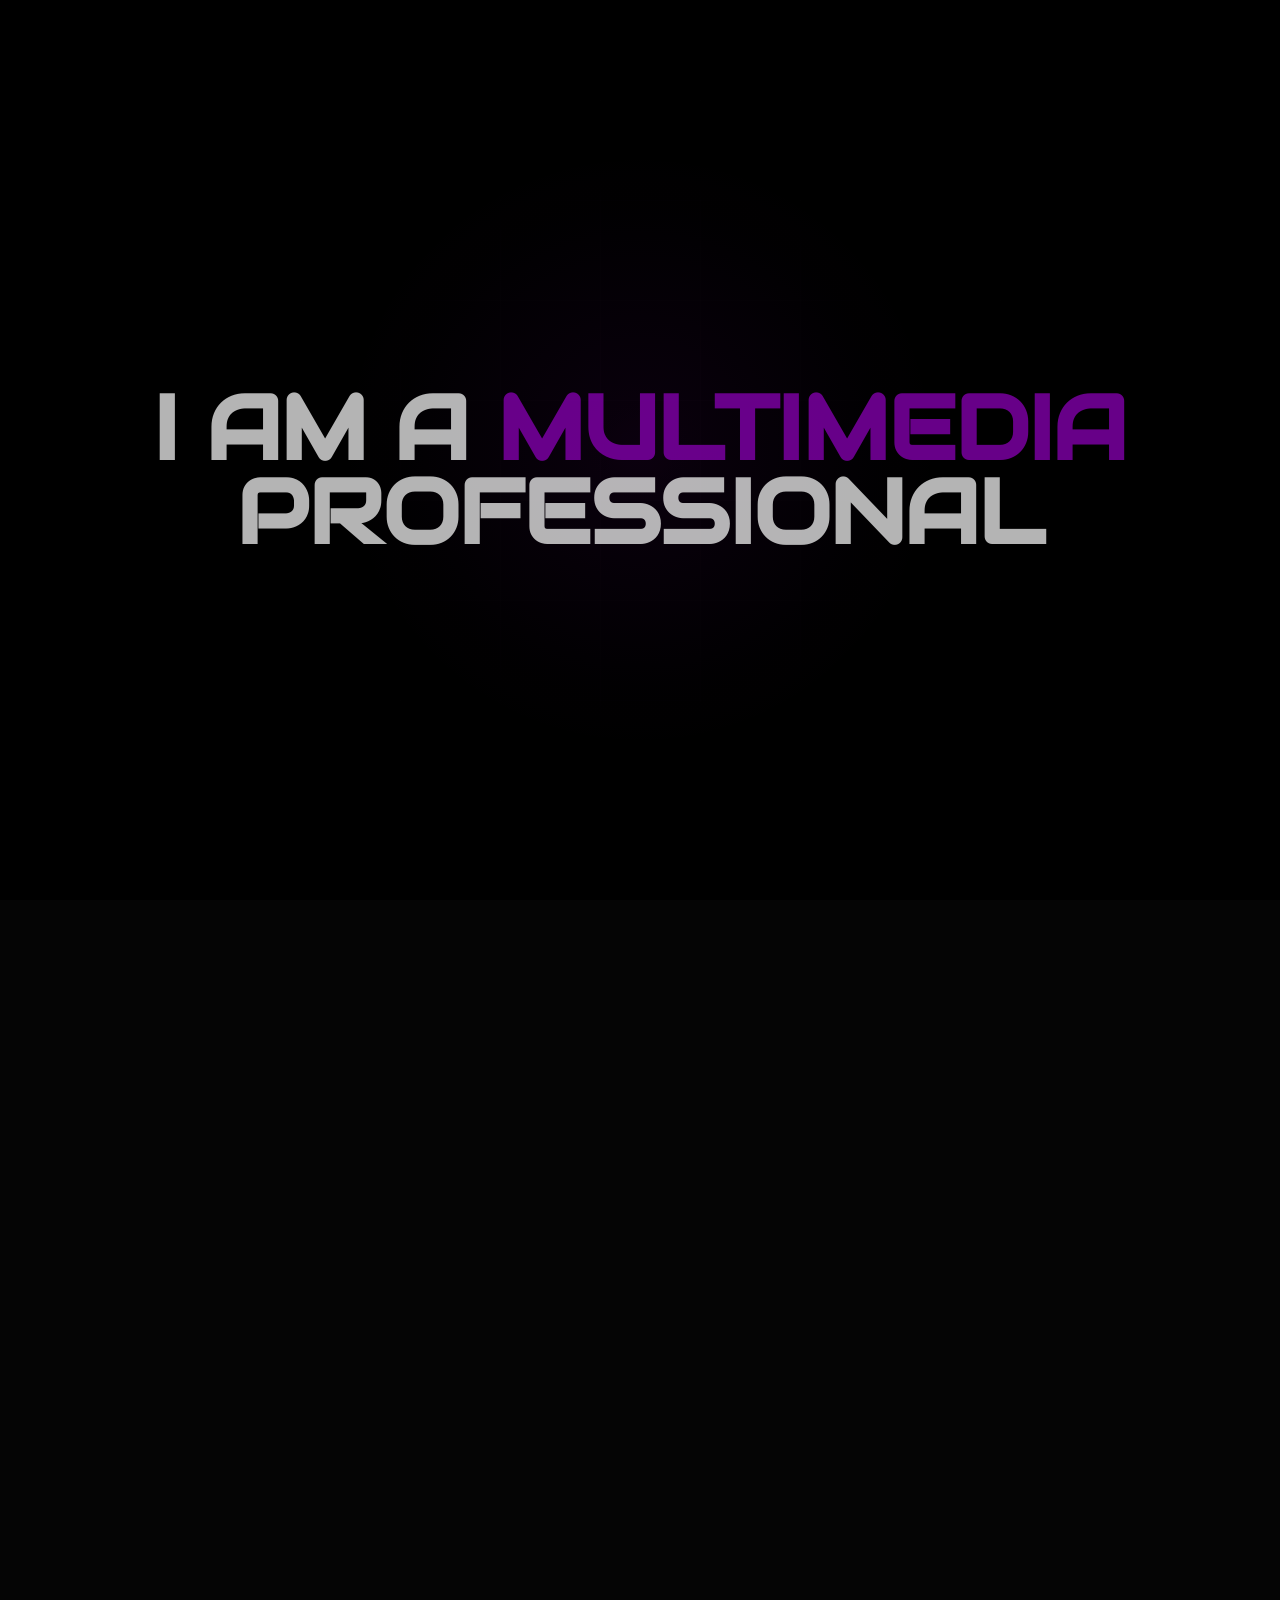
==== index.html @ 139f0d82 "Add files via upload" ====
<!DOCTYPE html>
<html lang="en">

<head>
  <meta charset="UTF-8">

  <meta
    name="viewport"
    content="width=device-width, initial-scale=1.0"
  >

  <title>Tomás Falcão — Portfolio</title>

  <link rel="preconnect" href="https://fonts.googleapis.com">
  <link
    rel="preconnect"
    href="https://fonts.gstatic.com"
    crossorigin
  >

  <link
    href="https://fonts.googleapis.com/css2?family=Audiowide&family=Azeret+Mono:wght@400;500;700&display=swap"
    rel="stylesheet"
  >

  <link
    rel="stylesheet"
    href="css/styleindex.css"
  >
</head>

<body>

  <div id="smooth-wrapper">

    <div id="smooth-content">

      <div class="page-shell">

        <!-- =========================
             TOP BAR
        ========================== -->

        <header class="topbar">

          <button
            class="menu-toggle"
            type="button"
            aria-label="Abrir menu"
            aria-expanded="false"
          >
            <span></span>
            <span></span>
            <span></span>
          </button>

          <div class="menu-line js-menu-line"></div>

          <a class="portfolio-label" href="about.html">
            ABOUT ME
          </a>

        </header>


        <!-- =========================
             MENU
        ========================== -->

        <div class="menu-overlay">

          <div class="menu-overlay-inner">

            <nav class="menu-nav">

              <ul>

                <li>
                  <span class="menu-number">01</span>
                  <a href="index.html">HOME</a>
                </li>

                <li>
                  <span class="menu-number">02</span>
                  <a href="about.html">ABOUT</a>
                </li>

                <li>
                  <span class="menu-number">03</span>
                  <a href="index.html?target=projects">WORK</a>
                </li>

                <li>
                  <span class="menu-number">04</span>
                  <a href="index.html?target=footer">CONTACT</a>
                </li>

              </ul>

            </nav>

          </div>

        </div>


        <!-- =========================
             INTRO
        ========================== -->

        <section
          class="intro"
          id="home"
        >

          <div class="intro-grid"></div>

          <div class="intro-content">

            <div class="intro-text text-one">

              <h2>
                I AM A <span>MULTIMEDIA</span>
              </h2>

              <h2>
                PROFESSIONAL
              </h2>

            </div>


            <div class="intro-text text-two">

              <h2>
                AND THIS IS MY
              </h2>

              <h2>
                <span>PORTFOLIO</span>
              </h2>

            </div>

          </div>

        </section>


        <!-- =========================
             ABOUT
        ========================== -->

        <section
          class="summary"
          id="about"
        >

          <div class="summary-grid"></div>

          <div class="summary-inner">

            <div class="summary-image">

              <div class="summary-image-glow"></div>

              <div class="summary-image-border"></div>

              <div class="summary-image-placeholder">

                <img
                  src="assets/Foto CV.jpg"
                  alt="Tomás Falcão"
                >

              </div>

            </div>


            <div class="summary-text">

              <div class="section-kicker">
                / ABOUT ME
              </div>

              <h2>
                CREATIVE.
                <br>
                DIGITAL.
                <br>
                <span>CURIOUS.</span>
              </h2>

              <p>
                My name is Tomás falcão, since early age i developed a 
                great interest in the audiovisual, multimedia and 
                communication area, with special focus on digital 
                technologies and content creation.
              </p>

              <p>
                Its was duting the secondary school, while deepening 
                my knowledge in this area, that I confirmed my vocation 
                and realized that this was the professional path 
                I wanted to follow.
              </p>

              <p>
                My objective is to integrate a company that values continuous
                learning, allows me to face new challenges and contribute to innovative projects.
              </p>

            </div>

          </div>

        </section>


        <!-- =========================
             PROJECTS
        ========================== -->

        <section
          class="work"
          id="projects"
        >

          <div class="work-header">

            <span>
              / SELECTED WORK
            </span>

            <span>
              04 PROJECTS
            </span>

          </div>


          <div class="work-track">


            <!-- PROJECT 01 -->

            <article class="project">

              <div class="project-bg-number">
                01
              </div>

              <div class="project-meta">
                <span>PROJECT 01</span>
                <span>3D / MODELLING</span>
              </div>

              <div class="project-line project-line-top"></div>
              <div class="project-line project-line-left"></div>
              <div class="project-line project-line-bottom"></div>
              <div class="project-line project-line-right"></div>


              <div class="project-image project-image-one">

              <a href="Portal Gun.html">

                <img
                  src="assets/metal.jpg"
                  alt="Portal Gun metallic render"
                >

              </a>

              </div>


              <div class="project-image project-image-two">

              <a href="Portal Gun.html">

                <img 
                  src="assets/normal.jpg"
                  alt="Portal Gun modelling render"
                >

              </a>

              </div>


              <div class="project-title">

                <span class="project-index">
                  01
                </span>

                <h2>
                  PORTAL GUN
                  <br>
                  <em>MODELLING</em>
                </h2>

              </div>


              <div class="project-description">

                <span class="description-label">
                  / DESCRIPTION
                </span>

                <p>
                  A realistic 3D recreation of the Portal Gun.
                  The project focused on hard-surface modelling,
                  materials, lighting and creating a convincing
                  hyperrealistic result using Blender.
                </p>

              </div>


              <div class="project-tools">
                BLENDER / 3D / MODELLING
              </div>

            </article>


            <!-- PROJECT 02 -->

            <article class="project">

              <div class="project-bg-number">
                02
              </div>

              <div class="project-meta">
                <span>PROJECT 02</span>
                <span>VIDEO / SHORT FILM</span>
              </div>

              <div class="project-line project-line-top"></div>
              <div class="project-line project-line-left"></div>
              <div class="project-line project-line-bottom"></div>
              <div class="project-line project-line-right"></div>


              <div class="project-image project-image-one">

              <a href="3-33.html">

                <img
                  src="assets/3-33-2.png"
                  alt="Project 02 detail"
                >

              </a>

              </div>


              <div class="project-image project-image-two">

              <a href="3-33.html">

                <img
                  src="assets/3-33.png"
                  alt="Project 02 final"
                >

              </a>

              </div>


              <div class="project-title">

                <span class="project-index">
                  02
                </span>

                <h2>
                  SHORT FILM
                  <br>
                  <em>3:33</em>
                </h2>

              </div>


              <div class="project-description">

                <span class="description-label">
                  / DESCRIPTION
                </span>

                <p>
                  A short film project developed in shcool, where i was part of the sound capturing and the copywritting, its a thriller story about a dead wife haunting her grieving husband.
                </p>

              </div>


              <div class="project-tools">
                DA VINCI / COPY WRITTING / SOUND CAPTURE
              </div>

            </article>


            <!-- PROJECT 03 -->

            <article class="project">

              <div class="project-bg-number">
                03
              </div>

              <div class="project-meta">
                <span>PROJECT 03</span>
                <span>3D / SHOWREEL</span>
              </div>

              <div class="project-line project-line-top"></div>
              <div class="project-line project-line-left"></div>
              <div class="project-line project-line-bottom"></div>
              <div class="project-line project-line-right"></div>


              <div class="project-image project-image-one">

                <a href="3D Showreel.html">

                <img
                  src="assets/3d showreel intro.png"
                  alt="Project 03 detail"
                >

                </a>

              </div>


              <div class="project-image project-image-two">

                <a href="3D Showreel.html">

                <img
                  src="assets/3d showreel.png"
                  alt="Project 03 final"
                >

                </a>

              </div>


              <div class="project-title">

                <span class="project-index">
                  03
                </span>

                <h2>
                  3D
                  <br>
                  <em>SHOWREEL</em>
                </h2>

              </div>


              <div class="project-description">

                <span class="description-label">
                  / DESCRIPTION
                </span>

                <p>
                  A culmination of my habilities and knowledge in various 3D areas, all merged on a short video showreel themed in star wars, with particles, physics, environment modeling, and motion tracking.
                </p>

              </div>


              <div class="project-tools">
                3D / MODELLING / ANIMATION
              </div>

            </article>


            <!-- PROJECT 04 -->

            <article class="project">

              <div class="project-bg-number">
                04
              </div>

              <div class="project-meta">
                <span>PROJECT 04</span>
                <span>VIDEO / SHORT FILM</span>
              </div>

              <div class="project-line project-line-top"></div>
              <div class="project-line project-line-left"></div>
              <div class="project-line project-line-bottom"></div>
              <div class="project-line project-line-right"></div>


              <div class="project-image project-image-one">

                <a href="Melhor Candidato.html">

                  <img
                    src="assets/capa.png"
                    alt="Project 04 detail"
                  >

                </a>

              </div>


              <div class="project-image project-image-two">

                <a href="Melhor Candidato.html">

                  <img
                  src="assets/MELHOR CANDIDATO.png"
                  alt="Project 04 final"
                >
                  
                </a>              

              </div>


              <div class="project-title">

                <span class="project-index">
                  04
                </span>

                <h2>
                  O MELHOR
                  <br>
                  <em>CANDIDATO</em>
                </h2>

              </div>


              <div class="project-description">

                <span class="description-label">
                  / DESCRIPTION
                </span>

                <p>
                  A short film project developed in school, where i was part of sound capturing, copywritting and video editing, its a comedy about a man that will win the president election from night to day, he does not know anything about politics, but he is the best candidate for the job.
                </p>

              </div>


              <div class="project-tools">
                VIDEO / EDITING / SOUND CAPTURE
              </div>

            </article>

          </div>


          <div class="work-progress">

            <span class="work-progress-current">
              01
            </span>

            <div class="work-progress-line"></div>

            <span>
              04
            </span>

          </div>

        </section>


        <!-- =========================
             CONTACT
        ========================== -->

        <section
          class="contact-cta"
          id="contact"
        >

          <div class="contact-grid"></div>

          <div class="contact-cta-content">

            <div class="contact-cta-text contact-cta-text-one">

              <span class="cta-small">
                / HAVE A PROJECT?
              </span>

              <h2>
                LET'S MAKE
              </h2>

            </div>


            <div class="contact-cta-text contact-cta-text-two">

              <h2>
                <span>SOMETHING.</span>
              </h2>

            </div>

          </div>

        </section>


        <!-- =========================
             FOOTER
        ========================== -->

        <footer
          class="site-footer"
          id="footer"
        >

          <div class="site-footer-inner">

            <div class="site-footer-column">

              <h2 class="site-footer-title">
                EXPLORE
              </h2>

              <nav class="site-footer-links">

                <a href="index.html">
                  Home
                </a>

                <a href="index.html?target=projects">
                  Projects
                </a>

                <a href="about.html">
                  About Me
                  </a>

              </nav>

            </div>


            <div class="site-footer-column">

              <h2 class="site-footer-title">
                CONTACT
              </h2>

              <div class="site-footer-contact">

                <p>
                  Get in Touch
                </p>

                <a href="tel:+351936117877">
                  +351 936 117 877
                </a>

                <a href="mailto:tomasfalcao89@gmail.com">
                  tomasfalcao89@gmail.com
                </a>

              </div>

            </div>


            <div class="site-footer-column">

              <h2 class="site-footer-title">
                SOCIAL
              </h2>

              <div class="site-footer-social">

                <a
                  href="https://www.instagram.com/tomas_falcao_19/"
                  target="_blank"
                  rel="noopener noreferrer"
                >

                  <span class="footer-social-icon">

                    <img
                      src="assets/instagram.jpg"
                      alt="Instagram"
                    >

                  </span>

                  <span>
                    tomas_falcao_19
                  </span>

                </a>


                <a
                  href="https://www.linkedin.com/in/tom%C3%A1s-falc%C3%A3o-88693b190/"
                  target="_blank"
                  rel="noopener noreferrer"
                >

                  <span class="footer-social-icon">

                    <img
                      src="assets/linkedin.png"
                      alt="LinkedIn"
                    >

                  </span>

                  <span>
                    Tomás Falcão
                  </span>

                </a>


                <a
                  href="https://www.facebook.com/profile.php?id=100006960046990&locale=pt_PT"
                  target="_blank"
                  rel="noopener noreferrer"
                >

                  <span class="footer-social-icon">

                    <img
                      src="assets/facebook.webp"
                      alt="Facebook"
                    >

                  </span>

                  <span>
                    Tomas Manecas Falcão
                  </span>

                </a>

              </div>

            </div>

          </div>


          <div class="site-footer-bottom">

            <span>
              TOMÁS FALCÃO © 2026
            </span>

            <span>
              MULTIMEDIA / DESIGN / CREATIVE
            </span>

          </div>


          <div class="site-footer-line js-footer-line"></div>

        </footer>

      </div>

    </div>

  </div>


  <!-- =========================
       GSAP
  ========================== -->

  <script src="js/gsap.min.js"></script>
  <script src="js/ScrollTrigger.min.js"></script>
  <script src="js/ScrollSmoother.min.js"></script>
  <script src="js/script.js"></script>

</body>

</html>
---- css/styleindex.css ----
:root {

  --bg: #050505;
  --black: #000000;
  --text: #f3f3f3;
  --muted: #858585;

  --purple: #8c00b8;
  --purple-bright: #b900f0;

  --line: rgba(255, 255, 255, 0.22);
  --line-strong: rgba(255, 255, 255, 0.72);

  --font-heading:
    "Audiowide",
    Arial,
    sans-serif;

  --font-body:
    "Azeret Mono",
    "Courier New",
    monospace;

  --gutter: 5%;

  --menu-bg: #070707;

}


/* =================================
   RESET
================================= */

* {
  box-sizing: border-box;
}

html,
body {

  margin: 0;
  padding: 0;

  min-height: 100%;

  background: var(--bg);
  color: var(--text);

  font-family: var(--font-body);

}

body {
  overflow-x: hidden;
}

body.menu-is-open {
  overflow: hidden;
}

img {
  max-width: 100%;
}

a {
  color: inherit;
}


/* =================================
   SMOOTH SCROLL
================================= */

#smooth-wrapper {

  width: 100%;

  overflow: hidden;

}

#smooth-content {

  width: 100%;

}

.page-shell {

  position: relative;

  width: 100%;
  max-width: 1920px;

  min-height: 100vh;

  margin: 0 auto;

  background: var(--bg);

}


/* =================================
   TOPBAR
================================= */

.topbar {

  position: fixed;

  top: 18px;
  left: var(--gutter);
  right: var(--gutter);

  z-index: 2000;

  display: grid;

  grid-template-columns:
    48px
    1fr
    120px;

  align-items: center;

  gap: 18px;

  height: 52px;

}


/* =================================
   MENU BUTTON
================================= */

.menu-toggle {

  position: relative;

  z-index: 2100;

  display: flex;

  flex-direction: column;

  justify-content: center;

  gap: 7px;

  width: 32px;
  height: 32px;

  padding: 0;

  border: 0;

  background: transparent;

  cursor: pointer;

}

.menu-toggle span {

  display: block;

  width: 100%;
  height: 3px;

  background: var(--text);

  border-radius: 2px;

  transform-origin: center;

  transition:
    transform 0.35s ease,
    opacity 0.25s ease;

}


/*
   HAMBURGER -> X

   ESTE É O ÚNICO X DO SITE.
*/

.menu-toggle.is-open span:nth-child(1) {

  transform:
    translateY(10px)
    rotate(45deg);

}

.menu-toggle.is-open span:nth-child(2) {

  opacity: 0;

}

.menu-toggle.is-open span:nth-child(3) {

  transform:
    translateY(-10px)
    rotate(-45deg);

}


/* =================================
   MENU LINE
================================= */

.menu-line {

  position: relative;

  width: 100%;
  height: 1px;

  background: var(--line-strong);

  transform-origin: center center;

}


/* =================================
   PORTFOLIO LABEL
================================= */

.portfolio-label {

  justify-self: end;

  font-size: 11px;

  letter-spacing: 0.12em;

  font-weight: 700;

  color: var(--text);

  text-transform: uppercase;

  font-family: var(--font-heading);

  text-decoration: none;

}

.portfolio-label:hover {
  color: var(--purple);
}


/* =================================
   MENU OVERLAY
================================= */

.menu-overlay {

  position: fixed;

  inset: 0;

  width: 100%;
  height: 100vh;
  height: 100dvh;

  z-index: 1500;

  background: var(--menu-bg);

  opacity: 0;

  visibility: hidden;

  pointer-events: none;

  transform: translateY(-100%);

  transition:
    opacity 0.4s ease,
    transform 0.5s cubic-bezier(0.77, 0, 0.175, 1),
    visibility 0s linear 0.5s;

}

.menu-overlay.open {

  opacity: 1;

  visibility: visible;

  pointer-events: auto;

  transform: translateY(0);

  transition:
    opacity 0.4s ease,
    transform 0.5s cubic-bezier(0.77, 0, 0.175, 1),
    visibility 0s linear 0s;

}


/* =================================
   MENU INNER
================================= */

.menu-overlay-inner {

  width: 100%;
  height: 100%;

  padding:
    40px
    var(--gutter)
    50px;

  display: flex;

  flex-direction: column;

}


/* =================================
   MENU NAV
================================= */

.menu-nav {

  margin-top: auto;
  margin-bottom: auto;

  width: 100%;

}

.menu-nav ul {

  margin: 0;
  padding: 0;

  list-style: none;

}

.menu-nav li {

  display: flex;

  align-items: center;

  gap: 30px;

  padding: 8px 0;

}

.menu-nav a {

  display: inline-block;

  font-family: var(--font-heading);

  font-size:
    clamp(
      52px,
      8vw,
      120px
    );

  line-height: 0.9;

  letter-spacing: -0.04em;

  text-transform: uppercase;

  text-decoration: none;

  color: var(--text);

  transition:
    color 0.3s ease,
    transform 0.3s ease;

}

.menu-number {

  width: 30px;

  font-family: var(--font-heading);

  font-size: 12px;

  letter-spacing: 0.05em;

  color:
    rgba(243, 243, 243, 0.35);

}

.menu-nav a:hover {

  color: var(--purple);

  transform: translateX(15px);

}


/* =================================
   GENERIC
================================= */

h1,
h2,
h3,
h4,
h5,
h6 {

  font-family: var(--font-heading);

}

p {
  font-family: var(--font-body);
}


/* =================================
   INTRO
================================= */

.intro {

  position: relative;

  width: 100%;
  height: 100vh;

  background:
    radial-gradient(
      circle at 50% 50%,
      rgba(140, 0, 184, 0.08),
      transparent 38%
    ),
    #000;

  overflow: hidden;

}

.intro-grid,
.summary-grid,
.contact-grid {

  position: absolute;

  inset: 0;

  pointer-events: none;

  opacity: 0.16;

  background-image:

    linear-gradient(
      rgba(255,255,255,0.04) 1px,
      transparent 1px
    ),

    linear-gradient(
      90deg,
      rgba(255,255,255,0.04) 1px,
      transparent 1px
    );

  background-size:
    100px 100px;

}

.intro-grid::after,
.summary-grid::after,
.contact-grid::after {

  content: "";

  position: absolute;

  inset: 0;

  background:
    radial-gradient(
      circle at center,
      transparent 0%,
      #000 78%
    );

}

.intro-content {

  position: absolute;

  inset: 0;

  display: flex;

  align-items: center;
  justify-content: center;

  text-align: center;

  padding:
    0
    var(--gutter);

}

.intro-text {

  position: absolute;

  width: 100%;

  padding: 0 30px;

  line-height: 1.05;

  font-weight: 600;

  letter-spacing: -0.05em;

  text-transform: uppercase;

}

.intro-text h2 {

  margin: 0;

  font-size:
    clamp(
      48px,
      7vw,
      110px
    );

  line-height: 0.94;

}

.intro-text span {
  color: var(--purple);
}

.text-one {

  opacity: 0;

  transform:
    translateY(80px);

}

.text-two {

  opacity: 0;

  transform:
    translateY(120px);

}


/* =================================
   SUMMARY
================================= */

.summary {

  position: relative;

  width: 100%;
  min-height: 100vh;

  background:
    radial-gradient(
      circle at 15% 50%,
      rgba(140,0,184,0.12),
      transparent 35%
    ),
    #080808;

  display: flex;

  align-items: center;

  overflow: hidden;

}

.summary-inner {

  position: relative;

  z-index: 2;

  width: 100%;

  min-height: 100vh;

  display: grid;

  grid-template-columns:
    minmax(360px, 520px)
    1fr;

  align-items: center;

  gap: 9vw;

  padding:
    100px
    var(--gutter);

}

.summary-image {

  position: relative;

  width: min(520px, 100%);

  aspect-ratio: 0.75;

}

.summary-image-glow {

  position: absolute;

  inset: -80px;

  background:
    radial-gradient(
      circle,
      rgba(140,0,184,0.20),
      transparent 65%
    );

  filter: blur(25px);

  z-index: -1;

}

.summary-image-border {

  position: absolute;

  inset: 0;

  border:
    1px solid
    var(--purple);

  border-radius: 42px;

  transform:
    translate(-16px, -16px);

  z-index: 0;

}

.summary-image-placeholder {

  position: absolute;

  inset: 10px;

  background: #222;

  border-radius: 34px;

  overflow: hidden;

  z-index: 1;

}

.summary-image-placeholder img {

  width: 100%;
  height: 100%;

  object-fit: cover;

  display: block;

  filter: grayscale(15%);

}

.summary-text {

  position: relative;

  width: 100%;

  max-width: 760px;

  color: var(--text);

}

.section-kicker {

  margin-bottom: 28px;

  color: var(--purple-bright);

  font-size: 11px;

  letter-spacing: 0.14em;

}

.summary-text h2 {

  margin: 0 0 45px;

  font-size:
    clamp(
      48px,
      5vw,
      88px
    );

  line-height: 0.88;

  letter-spacing: -0.055em;

}

.summary-text h2 span {
  color: var(--purple);
}

.summary-text p {

  max-width: 760px;

  margin:
    0 0 24px;

  font-size:
    clamp(
      13px,
      1vw,
      16px
    );

  line-height: 1.55;

  color:
    rgba(243,243,243,0.78);

}


/* =================================
   WORK
================================= */

.work {

  position: relative;

  width: 100%;
  height: 100vh;

  overflow: hidden;

  background: #050505;

}

.work-header {

  position: absolute;

  z-index: 100;

  top: 38px;

  left: var(--gutter);
  right: var(--gutter);

  display: flex;

  justify-content: space-between;

  font-size: 10px;

  letter-spacing: 0.12em;

  color:
    rgba(255,255,255,0.55);

}

.work-track {

  display: flex;

  flex-direction: row;

  flex-wrap: nowrap;

  width: max-content;

  height: 100%;

  align-items: stretch;

  will-change: transform;

}


/* =================================
   PROJECT
================================= */

.project {

  position: relative;

  flex:
    0 0 100vw;

  width: 100vw;
  min-width: 100vw;

  height: 100vh;

  overflow: hidden;

  background:

    radial-gradient(
      circle at 45% 45%,
      rgba(140,0,184,0.07),
      transparent 35%
    ),

    #050505;

}

.project::before {

  content: "";

  position: absolute;

  inset: 0;

  background:
    linear-gradient(
      90deg,
      transparent 0%,
      rgba(255,255,255,0.025) 50%,
      transparent 100%
    );

  pointer-events: none;

}

.project-bg-number {

  position: absolute;

  z-index: 0;

  right: 3%;

  bottom: -13%;

  font-family: var(--font-heading);

  font-size:
    clamp(
      300px,
      38vw,
      700px
    );

  line-height: 0.7;

  color:
    rgba(140,0,184,0.045);

  pointer-events: none;

}

.project-meta {

  position: absolute;

  z-index: 50;

  top: 68px;

  left: 6%;
  right: var(--gutter);

  display: flex;

  justify-content: space-between;

  font-size: 9px;

  letter-spacing: 0.12em;

  color:
    rgba(255,255,255,0.6);

}


/* =================================
   PROJECT LINES
================================= */

.project-line {

  position: absolute;

  z-index: 40;

  pointer-events: none;

  background: var(--purple);

}

.project-line-top {

  top: 21px;

  left: var(--gutter);
  right: var(--gutter);

  height: 1px;

}

.project-line-left {

  top: 21px;

  left: var(--gutter);

  width: 1px;

  height: 116px;

}

.project-line-bottom {

  right: var(--gutter);

  bottom: 21px;

  left: 38%;

  height: 1px;

}

.project-line-right {

  right: var(--gutter);

  bottom: 21px;

  width: 1px;

  height: 116px;

}


/* =================================
   PROJECT IMAGES
================================= */

.project-image {

  position: absolute;

  overflow: hidden;

  z-index: 10;

  background: #111;

}

.project-image::after {

  content: "";

  position: absolute;

  inset: 0;

  background:
    linear-gradient(
      135deg,
      transparent 40%,
      rgba(140,0,184,0.10)
    );

  pointer-events: none;

}

.project-image img {

  width: 100%;
  height: 100%;

  display: block;

  object-fit: cover;

  border:
    1px solid
    rgba(255,255,255,0.65);

  transition:
    transform 0.8s ease;

}

.project-image-one {

  width: 43%;

  height: 55%;

  left: 9%;

  top: 13%;

}

.project-image-two {

  width: 43%;

  height: 55%;

  left: 31%;

  top: 38%;

}

.project-image-one img:hover {

  transform:
    scale(1.05);

}

.project-image-two img:hover {

  transform:
    scale(1.05);

}


/* =================================
   PROJECT TITLE
================================= */

.project-title {

  position: absolute;

  z-index: 30;

  left: 58%;

  top: 28%;

  width: 38%;

}

.project-index {

  display: block;

  margin-bottom: 14px;

  color: var(--purple-bright);

  font-size: 11px;

  letter-spacing: 0.15em;

}

.project-title h2 {

  margin: 0;

  font-size:
    clamp(
      52px,
      6vw,
      105px
    );

  line-height: 0.84;

  letter-spacing: -0.055em;

  color: var(--text);

}

.project-title h2 em {

  color: var(--purple);

  font-style: normal;

}


/* =================================
   PROJECT DESCRIPTION
================================= */

.project-description {

  position: absolute;

  z-index: 30;

  left: 67%;

  bottom: 12%;

  width: 24%;

}

.description-label {

  display: block;

  margin-bottom: 14px;

  color: var(--purple-bright);

  font-size: 9px;

  letter-spacing: 0.12em;

}

.project-description p {

  margin: 0;

  font-size: 11px;

  line-height: 1.55;

  letter-spacing: -0.015em;

  color:
    rgba(243,243,243,0.75);

}


/* =================================
   PROJECT TOOLS
================================= */

.project-tools {

  position: absolute;

  z-index: 40;

  left: var(--gutter);

  bottom: 27px;

  font-size: 8px;

  letter-spacing: 0.14em;

  color:
    rgba(255,255,255,0.5);

}


/* =================================
   WORK PROGRESS
================================= */

.work-progress {

  position: absolute;

  z-index: 100;

  bottom: 40px;

  left: 50%;

  transform:
    translateX(-50%);

  display: flex;

  align-items: center;

  gap: 14px;

  font-size: 9px;

  letter-spacing: 0.1em;

  color:
    rgba(255,255,255,0.5);

}

.work-progress-line {

  width: 120px;

  height: 1px;

  background:
    rgba(255,255,255,0.25);

}

.work-progress-current {

  color: var(--purple-bright);

}


/* =================================
   CONTACT
================================= */

.contact-cta {

  position: relative;

  width: 100%;
  height: 100vh;

  background:

    radial-gradient(
      circle at center,
      rgba(140,0,184,0.10),
      transparent 40%
    ),

    #000;

  overflow: hidden;

}

.contact-cta-content {

  position: absolute;

  inset: 0;

  display: flex;

  align-items: center;
  justify-content: center;

  text-align: center;

  padding:
    0 var(--gutter);

}

.contact-cta-text {

  position: absolute;

  width: 100%;

  padding: 0 30px;

  text-transform: uppercase;

}

.cta-small {

  display: block;

  margin-bottom: 24px;

  color: var(--purple);

  font-size: 11px;

  letter-spacing: 0.14em;

}

.contact-cta-text h2 {

  margin: 0;

  font-family: var(--font-heading);

  font-size:
    clamp(
      48px,
      8vw,
      125px
    );

  line-height: 0.9;

  letter-spacing: -0.055em;

}

.contact-cta-text span {
  color: var(--purple);
}

.contact-cta-text-one {

  opacity: 0;

  transform:
    translateY(80px);

}

.contact-cta-text-two {

  opacity: 0;

  transform:
    translateY(120px);

}


/* =================================
   FOOTER
================================= */

.site-footer {

  position: relative;

  width: 100%;

  padding:
    120px
    0
    50px;

  background: #050505;

  color: var(--text);

  overflow: hidden;

}

.site-footer-inner {

  position: relative;

  z-index: 2;

  display: grid;

  grid-template-columns:
    repeat(3, minmax(0, 1fr));

  gap: 48px 70px;

  width: 100%;

  max-width: 1440px;

  margin: 0 auto;

  padding:
    0 var(--gutter);

}

.site-footer-column {

  position: relative;

}

.site-footer-title {

  margin:
    0 0 40px;

  font-family: var(--font-heading);

  font-size: 30px;

  font-weight: 400;

  line-height: 1;

  letter-spacing: -0.03em;

  color: var(--purple);

}

.site-footer-links {

  display: flex;

  flex-direction: column;

  align-items: flex-start;

  gap: 14px;

}

.site-footer-links a {

  color: var(--text);

  font-family: var(--font-body);

  font-size: 14px;

  text-decoration: none;

  transition:
    color 0.25s ease;

}

.site-footer-links a:hover {
  color: var(--purple);
}

.site-footer-contact {

  display: flex;

  flex-direction: column;

  align-items: flex-start;

  gap: 14px;

}

.site-footer-contact p {

  margin: 0;

  font-size: 14px;

}

.site-footer-contact a {

  color: var(--text);

  font-size: 14px;

  text-decoration: none;

  transition:
    color 0.25s ease;

}

.site-footer-contact a:hover {
  color: var(--purple);
}

.site-footer-social {

  display: flex;

  flex-direction: column;

  align-items: flex-start;

  gap: 16px;

}

.site-footer-social a {

  display: flex;

  flex-direction: row;

  align-items: center;

  gap: 14px;

  color: var(--text);

  font-family: var(--font-body);

  font-size: 14px;

  text-decoration: none;

  transition:
    color 0.25s ease;

}

.site-footer-social a:hover {
  color: var(--purple);
}

.footer-social-icon {

  display: flex;

  flex: 0 0 30px;

  width: 30px;
  height: 30px;

  align-items: center;
  justify-content: center;

  border:
    1px solid
    var(--text);

  border-radius: 50%;

  overflow: hidden;

  transition:
    border-color 0.25s ease;

}

.footer-social-icon img {

  display: block;

  width: 100%;
  height: 100%;

  object-fit: cover;

}

.site-footer-social a:hover
.footer-social-icon {

  border-color:
    var(--purple);

}

.site-footer-line {

  width: calc(100% - 10%);

  height: 1px;

  margin:
    100px auto 0;

  background:
    var(--purple);

}

.site-footer-bottom {

  display: flex;

  justify-content: space-between;

  width: 90%;

  margin:
    25px auto 0;

  font-size: 8px;

  letter-spacing: 0.12em;

  color:
    rgba(255,255,255,0.4);

}


/* =================================
   RESPONSIVE
================================= */

@media (max-width: 900px) {

  :root {
    --gutter: 6%;
  }

  .topbar {

    grid-template-columns:
      40px
      1fr
      90px;

    transition:
      transform 0.45s ease;

  }

  .topbar.is-scroll-centered .menu-toggle {

    position: absolute;

    left: 50%;

    width: 64px;

    transform: translateX(-50%);

  }

  .topbar.is-scroll-centered .menu-toggle span {
    width: 64px;
  }

  .topbar .menu-line,
  .topbar .portfolio-label {

    transition:
      opacity 0.3s ease,
      visibility 0.3s ease;

  }

  .topbar.is-scroll-centered .menu-line,
  .topbar.is-scroll-centered .portfolio-label {

    opacity: 0;

    visibility: hidden;

    pointer-events: none;

  }

  .summary-inner {

    grid-template-columns: 1fr;

    gap: 60px;

    padding:
      120px
      var(--gutter);

  }

  .summary-image {

    width: min(400px, 75vw);

    margin: 0 auto;

  }

  .summary-text {
    text-align: left;
  }

  .project-image-one {

    width: 52%;

    height: 43%;

    left: 7%;

    top: 15%;

  }

  .work-header {

    top: 34px;

    font-size: 9px;

  }

  .project-meta {

    top: 72px;

    left: 6%;
    right: 6%;

    display: grid;

    grid-template-columns:
      minmax(0, 1fr)
      minmax(0, 1fr);

    gap: 14px;

    line-height: 1.4;

  }

  .project-meta span:last-child {

    text-align: right;

  }

  .project-image-two {

    width: 52%;

    height: 43%;

    left: 24%;

    top: 40%;

  }

  .project-title {

    left: 54%;

    top: 23%;

    width: 43%;

  }

  .project-title h2 {

    font-size:
      clamp(
        42px,
        7vw,
        75px
      );

  }

  .project-description {

    left: 58%;

    width: 34%;

    bottom: 12%;

  }

  .site-footer-inner {

    grid-template-columns: 1fr;

    gap: 70px;

  }

}


@media (max-width: 600px) {

  .topbar {

    top: 12px;

  }

  .portfolio-label {
    font-size: 9px;
  }

  .intro-text {
    padding: 0 10px;
  }

  .intro-text h2 {

    font-size:
      clamp(
        38px,
        11vw,
        62px
      );

  }

  .summary-inner {

    padding-top: 100px;

  }

  .summary-text h2 {

    font-size: 48px;

  }

  .work-header {

    top: 34px;

    font-size: 8px;

  }

  .project-meta {

    top: 72px;

    grid-template-columns: 1fr;

    gap: 5px;

    font-size: 8px;

  }

  .project-meta span:last-child {

    text-align: left;

  }

  .project-image-one {

    width: 68%;

    height: 36%;

    left: 6%;

    top: 16%;

  }

  .project-image-two {

    width: 68%;

    height: 36%;

    left: 20%;

    top: 39%;

  }

  .project-title {

    left: 12%;

    top: 57%;

    width: 80%;

  }

  .project-title h2 {

    font-size:
      clamp(
        42px,
        12vw,
        65px
      );

  }

  .project-description {

    left: 12%;

    right: 10%;

    width: auto;

    bottom: 8%;

  }

  .project-tools {

    display: none;

  }

  .work-progress {
    display: none;
  }

  .site-footer {

    padding-top: 90px;

  }

  .site-footer-bottom {

    flex-direction: column;

    gap: 10px;

  }

  .menu-nav li {

    gap: 15px;

  }

  .menu-number {

    width: 20px;

    font-size: 9px;

  }

  .menu-nav a {

    font-size:
      clamp(
        40px,
        13vw,
        70px
      );

  }

}
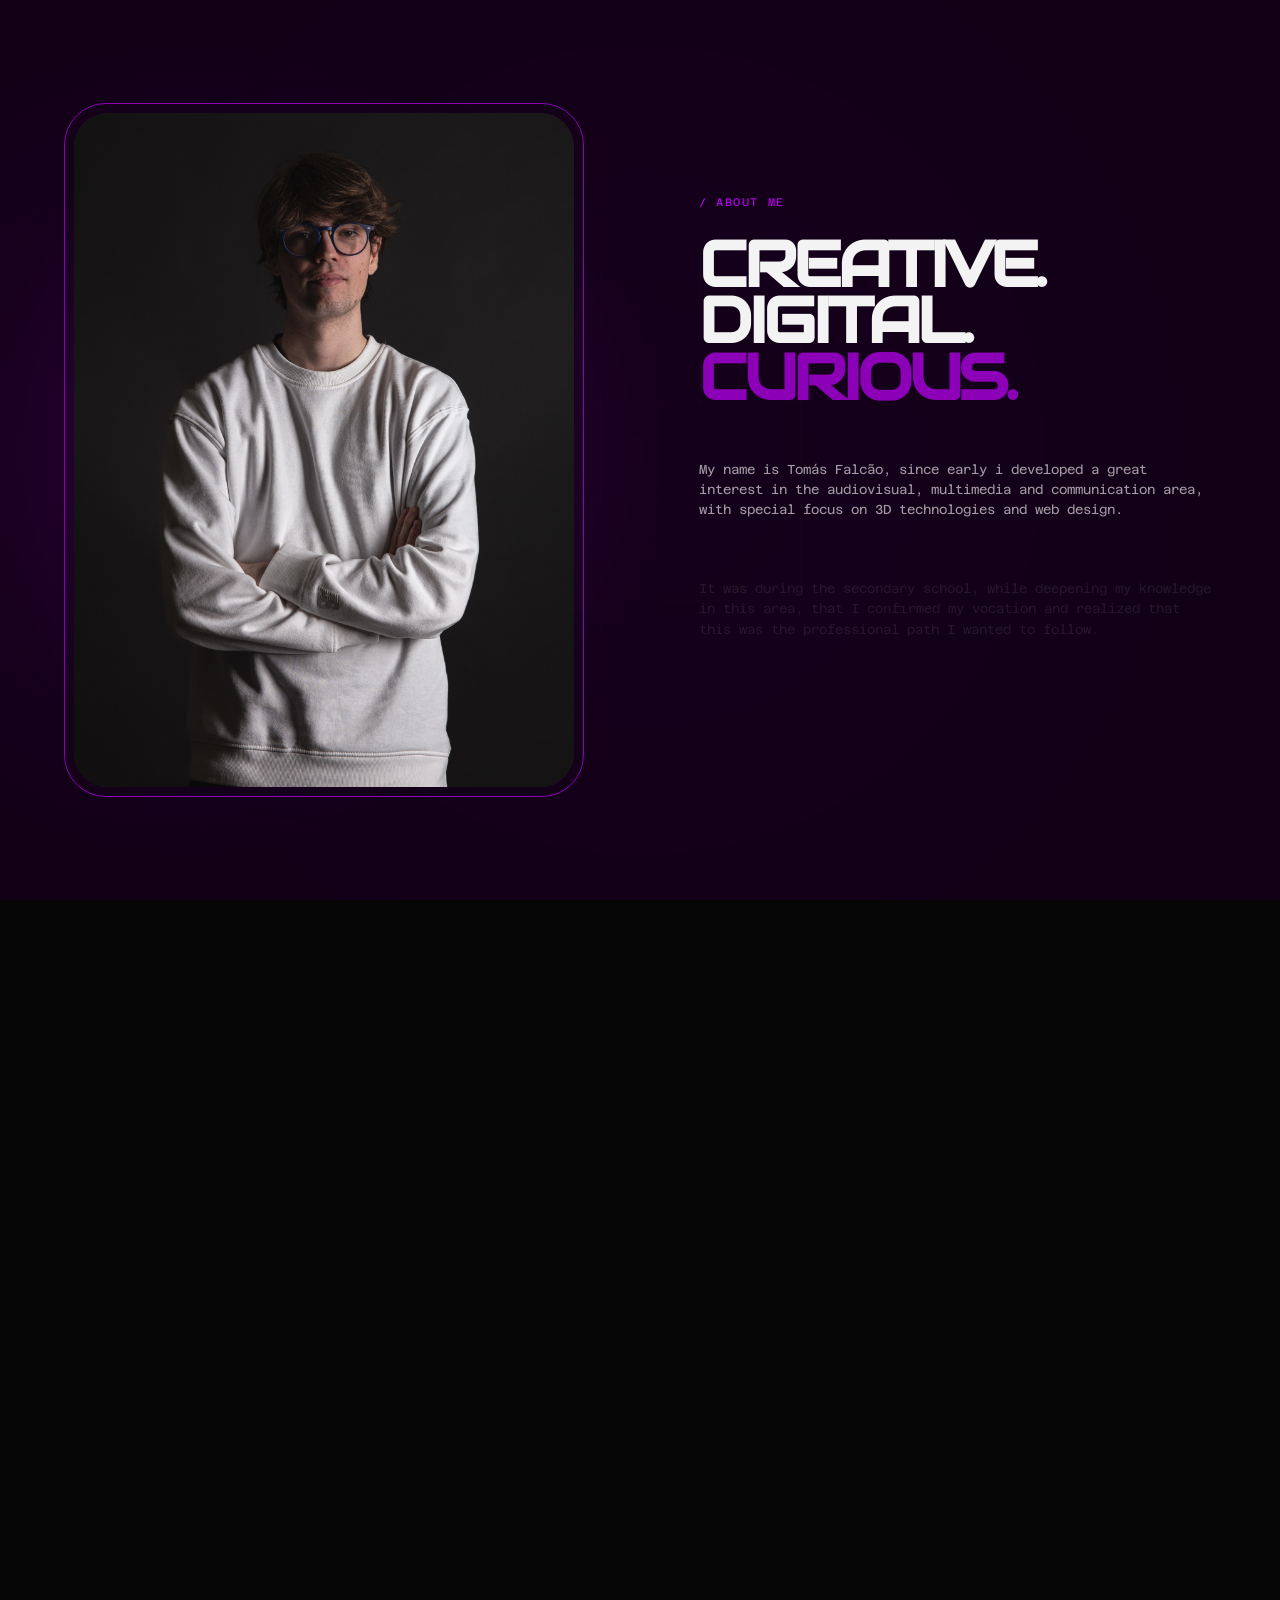
==== commit e4ac587e: "Text correction" ====
--- a/index.html
+++ b/index.html
@@ -193,14 +193,14 @@
               </h2>
 
               <p>
-                My name is Tomás falcão, since early age i developed a 
+                My name is Tomás Falcão, since early i developed a 
                 great interest in the audiovisual, multimedia and 
-                communication area, with special focus on digital 
-                technologies and content creation.
+                communication area, with special focus on 3D 
+                technologies and web design.
               </p>
 
               <p>
-                Its was duting the secondary school, while deepening 
+                It was during the secondary school, while deepening 
                 my knowledge in this area, that I confirmed my vocation 
                 and realized that this was the professional path 
                 I wanted to follow.
@@ -313,7 +313,7 @@
 
                 <p>
                   A realistic 3D recreation of the Portal Gun.
-                  The project focused on hard-surface modelling,
+                  The project is focused on hard-surface modelling,
                   materials, lighting and creating a convincing
                   hyperrealistic result using Blender.
                 </p>
@@ -397,7 +397,7 @@
                 </span>
 
                 <p>
-                  A short film project developed in shcool, where i was part of the sound capturing and the copywritting, its a thriller story about a dead wife haunting her grieving husband.
+                  A short film project developed in school, where i was part of the sound capturing and the copywritting, its a thriller story about a dead wife haunting her grieving husband.
                 </p>
 
               </div>
@@ -776,7 +776,7 @@
           <div class="site-footer-bottom">
 
             <span>
-              TOMÁS FALCÃO © 2026
+              TOMÁS FALCÃO © 
             </span>
 
             <span>
--- a/css/styleindex.css
+++ b/css/styleindex.css
@@ -91,7 +91,6 @@
   position: relative;
 
   width: 100%;
-  max-width: 1920px;
 
   min-height: 100vh;
 
@@ -1833,6 +1832,53 @@
 }
 
 
+@media (max-width: 800px) {
+
+  .work {
+
+    height: auto;
+
+    overflow: visible;
+
+  }
+
+  .work-header {
+
+    position: relative;
+
+    top: auto;
+    left: auto;
+    right: auto;
+
+    padding:
+      34px
+      var(--gutter)
+      20px;
+
+  }
+
+  .work-track {
+
+    flex-direction: column;
+
+    width: 100%;
+
+    height: auto;
+
+  }
+
+  .project {
+
+    flex: none;
+
+    width: 100%;
+    min-width: 0;
+
+  }
+
+}
+
+
 @media (max-width: 600px) {
 
   .topbar {
